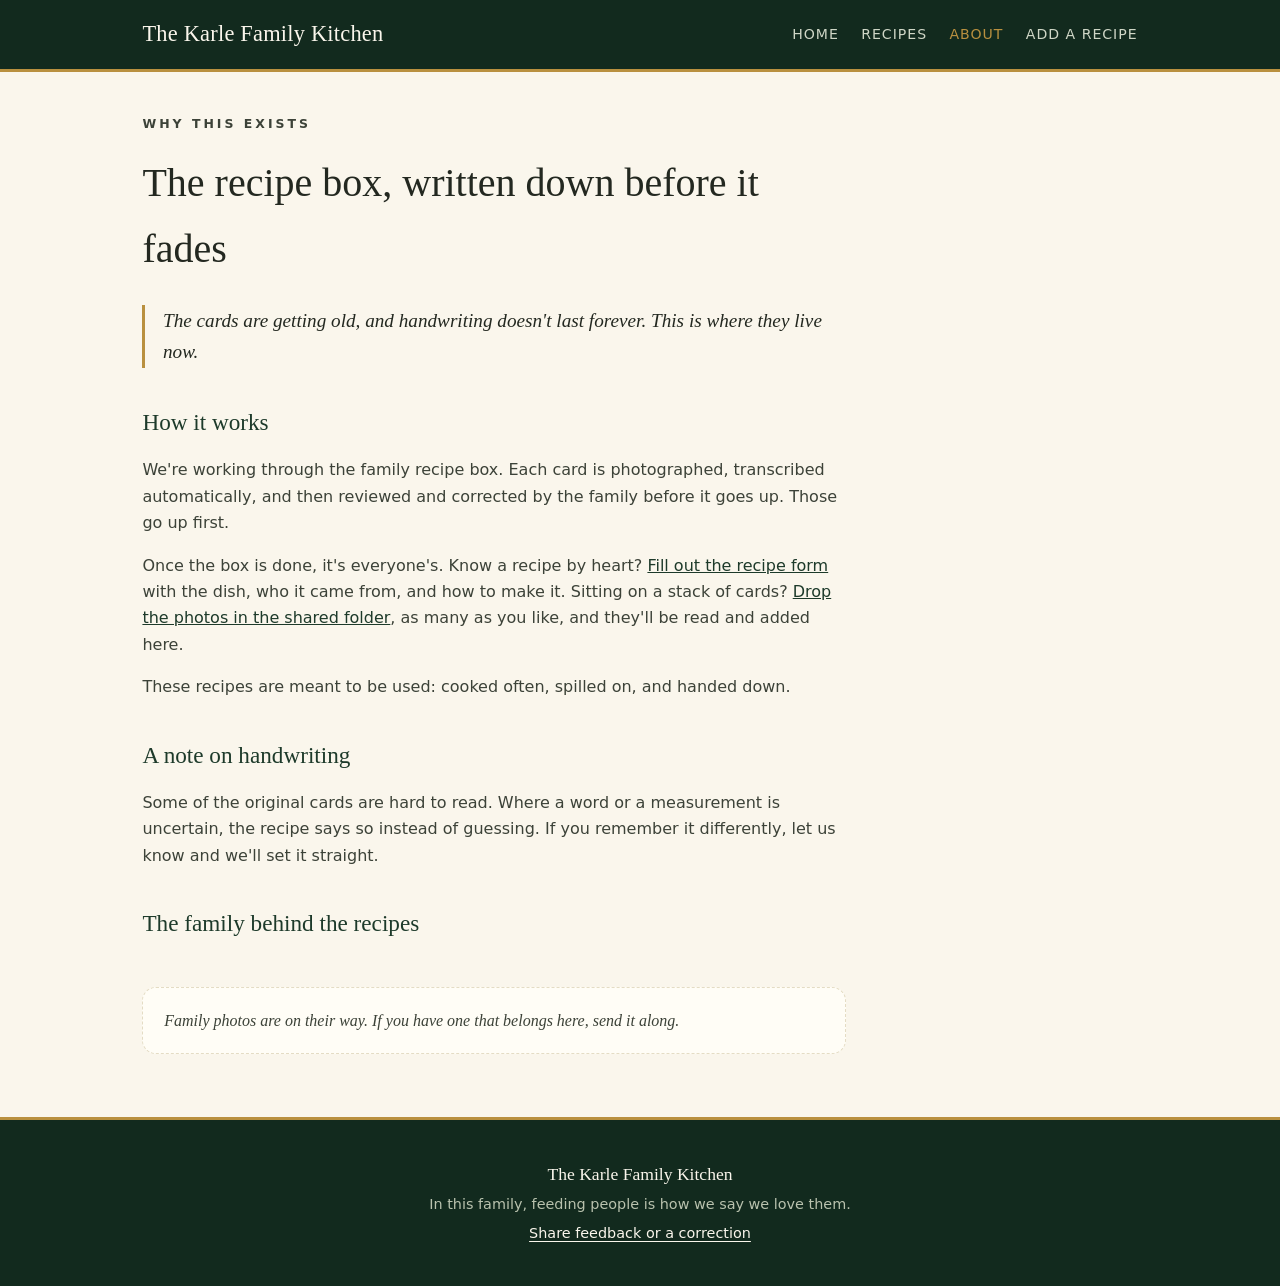
==== about.html @ 5f093aba "Describe the real recipe pipeline: card photos in, automatic transcription, family review and correc" ====
<!DOCTYPE html>
<html lang="en">
<head>
  <meta charset="utf-8">
  <meta name="viewport" content="width=device-width, initial-scale=1">
  <title>About | The Karle Family Kitchen</title>
  <meta name="description" content="Why the Karle Family Kitchen exists: the recipe box, written down before the handwriting fades.">
  <meta property="og:title" content="About | The Karle Family Kitchen">
  <meta property="og:description" content="The cards are getting old, and handwriting doesn't last forever. This is where they live now.">
  <meta property="og:type" content="website">
  <meta property="og:url" content="https://karlekitchen.com/about.html">
  <link rel="icon" href="images/favicon.svg" type="image/svg+xml">
<link rel="manifest" href="manifest.json">
<meta name="theme-color" content="#122a1e">
<link rel="apple-touch-icon" href="images/apple-touch-icon.png">
<meta name="mobile-web-app-capable" content="yes">
<meta name="apple-mobile-web-app-capable" content="yes">
<meta name="apple-mobile-web-app-status-bar-style" content="black-translucent">
<meta name="apple-mobile-web-app-title" content="Karle Kitchen">
  <link rel="stylesheet" href="styles.css?v=8">
</head>
<body>
  <header class="site-header">
    <div class="wrap header-inner">
      <a class="brand" href="index.html">The Karle Family Kitchen</a>
      <nav>
        <a href="index.html">Home</a>
        <a href="recipes.html">Recipes</a>
        <a href="about.html" class="active">About</a>
        <a href="add.html">Add a recipe</a>
      </nav>
    </div>
  </header>

  <main class="wrap">
    <article class="about">
      <p class="eyebrow">Why this exists</p>
      <h1>The recipe box, written down before it fades</h1>
      <p class="standfirst">The cards are getting old, and handwriting doesn't last forever. This is where they live now.</p>

      <h2>How it works</h2>
      <p>We're working through the family recipe box. Each card is photographed, transcribed automatically, and then reviewed and corrected by the family before it goes up. Those go up first.</p>
      <p>Once the box is done, it's everyone's. Know a recipe by heart? <a href="https://docs.google.com/forms/d/e/1FAIpQLSeMjujj2V8r2qpa9AzD3FdnhOJYmLnaT23Jv3LP4Be8rbk6rA/viewform" target="_blank" rel="noopener">Fill out the recipe form</a> with the dish, who it came from, and how to make it. Sitting on a stack of cards? <a href="https://drive.google.com/drive/folders/1MZQA58yKAMBSa_qNLsOlkeO-O3u-hCmw" target="_blank" rel="noopener">Drop the photos in the shared folder</a>, as many as you like, and they'll be read and added here.</p>
      <p>These recipes are meant to be used: cooked often, spilled on, and handed down.</p>

      <h2>A note on handwriting</h2>
      <p>Some of the original cards are hard to read. Where a word or a measurement is uncertain, the recipe says so instead of guessing. If you remember it differently, let us know and we'll set it straight.</p>

      <h2>The family behind the recipes</h2>
      <div id="family-gallery-wrap">
        <div id="family-gallery" class="gallery" aria-live="polite"></div>
        <p id="gallery-empty" class="gallery-note">Family photos are on their way. If you have one that belongs here, send it along.</p>
      </div>
    </article>
  </main>

  <footer class="site-footer">
    <p class="colophon">The Karle Family Kitchen</p>
    <p>In this family, feeding people is how we say we love them.</p>
    <p><a href="https://docs.google.com/forms/d/e/1FAIpQLSdMkBRr1ul1rF6vRf6hXzCZIHddtsfy7_9gn89YjlPJ9ZGVbg/viewform" target="_blank" rel="noopener">Share feedback or a correction</a></p>
  </footer>
</body>
</html>
---- styles.css ----
/* The Karle Family Kitchen
   Deep pine, warm cream, brass. Fraunces for display, Inter for text. */

:root {
  --pine: #1d3a2a;
  --pine-deep: #122a1e;
  --pine-ink: #0e2117;
  --cream: #faf6ec;
  --cream-soft: #f4eedd;
  --card: #fffdf6;
  --ink: #232820;
  --ink-soft: #3c4238;
  --muted: #66705f;
  --brass: #b9903f;
  --brass-deep: #8a6c2a;
  --line: #e4dcc4;
  --tag-bg: #f1e9d2;
  --radius: 14px;
  --serif: "Fraunces", "Iowan Old Style", "Palatino Linotype", Palatino, Georgia, serif;
  --sans: "Inter", system-ui, -apple-system, "Segoe UI", Roboto, Helvetica, Arial, sans-serif;
}

* { box-sizing: border-box; }

html { -webkit-text-size-adjust: 100%; scroll-behavior: smooth; }

body {
  margin: 0;
  color: var(--ink);
  font-family: var(--sans);
  line-height: 1.65;
  background: var(--cream);
}

::selection { background: var(--pine); color: #fff; }

.wrap {
  max-width: 1040px;
  margin: 0 auto;
  padding: 0 1.4rem;
}

a { color: var(--pine); }

:focus-visible {
  outline: 2px solid var(--brass);
  outline-offset: 3px;
  border-radius: 4px;
}

/* ---------- Header ---------- */

.site-header {
  background: var(--pine-deep);
  border-bottom: 3px solid var(--brass);
  position: sticky;
  top: 0;
  z-index: 10;
}

.header-inner {
  display: flex;
  align-items: center;
  justify-content: space-between;
  gap: 1rem;
  padding-top: 1rem;
  padding-bottom: 1rem;
}

.brand {
  font-family: var(--serif);
  font-weight: 500;
  font-size: 1.4rem;
  color: var(--cream);
  text-decoration: none;
  letter-spacing: 0.01em;
}

.brand:hover { color: #fff; }

.site-header nav { display: flex; gap: 1.4rem; }

.site-header nav a {
  color: #cfd6c6;
  text-decoration: none;
  font-size: 0.88rem;
  font-weight: 500;
  letter-spacing: 0.07em;
  text-transform: uppercase;
}

.site-header nav a:hover { color: #fff; }
.site-header nav a.active { color: var(--brass); }

/* ---------- Hero collage ---------- */

.hero-collage {
  position: relative;
  overflow: hidden;
  background: var(--pine-ink);
  color: #fff;
}

.collage-bg {
  position: absolute;
  inset: 0;
}

.collage-bg .ph {
  position: absolute;
  inset: 0;
  background-size: cover;
  background-position: center;
  opacity: 0;
  transition: opacity 1.8s ease;
}

.collage-bg .ph.active { opacity: 1; }

.collage-bg .ph.active {
  animation: collageZoom 8s ease-out forwards;
}

@keyframes collageZoom {
  from { transform: scale(1); }
  to { transform: scale(1.08); }
}

.hero-shade {
  position: absolute;
  inset: 0;
  background: linear-gradient(
    180deg,
    rgba(14, 33, 23, 0.78) 0%,
    rgba(14, 33, 23, 0.55) 45%,
    rgba(14, 33, 23, 0.85) 100%
  );
}

.hero-content {
  position: relative;
  z-index: 1;
  text-align: center;
  padding: 6.5rem 1.4rem 5.5rem;
  max-width: 46rem;
}

.eyebrow {
  font-size: 0.78rem;
  letter-spacing: 0.24em;
  text-transform: uppercase;
  font-weight: 700;
  margin: 0 0 1rem;
  color: var(--pine);
}

.eyebrow.light { color: var(--brass); }

.hero-content h1 {
  font-family: var(--serif);
  font-weight: 500;
  font-size: clamp(2.6rem, 6vw, 4rem);
  line-height: 1.05;
  margin: 0 0 1.1rem;
  letter-spacing: 0.005em;
  color: #fff;
}

.hero-content .lede {
  color: rgba(255, 255, 255, 0.88);
  font-size: 1.12rem;
  max-width: 34rem;
  margin: 0 auto;
}

.cta-row {
  margin: 2rem 0 0;
  display: flex;
  gap: 0.9rem;
  justify-content: center;
  flex-wrap: wrap;
}

.btn {
  display: inline-block;
  background: var(--brass);
  color: var(--pine-ink);
  text-decoration: none;
  font-weight: 600;
  font-size: 0.95rem;
  letter-spacing: 0.02em;
  padding: 0.85rem 1.7rem;
  border-radius: 999px;
  border: 1px solid var(--brass);
  transition: background 0.18s, transform 0.18s;
}

.btn:hover { background: #c9a254; transform: translateY(-1px); }

.btn.ghost {
  background: transparent;
  color: #fff;
  border: 1px solid rgba(255, 255, 255, 0.6);
}

.btn.ghost:hover { background: rgba(255, 255, 255, 0.12); }

.stats {
  display: flex;
  justify-content: center;
  gap: 3rem;
  flex-wrap: wrap;
  margin: 2.6rem 0 0;
}

.stats strong {
  display: block;
  font-family: var(--serif);
  font-weight: 500;
  font-size: 2rem;
  color: #fff;
  line-height: 1.1;
}

.stats span {
  font-size: 0.72rem;
  text-transform: uppercase;
  letter-spacing: 0.16em;
  color: rgba(255, 255, 255, 0.7);
}

/* ---------- Page head & section head ---------- */

.page-head { padding: 2.4rem 0 0.5rem; }
.page-head h1 { margin: 0 0 0.6rem; }

.section-head {
  display: flex;
  align-items: baseline;
  justify-content: space-between;
  gap: 1rem;
  margin: 2.6rem 0 1.2rem;
}
.section-head h2 { margin: 0; }
.section-head p { margin: 0; font-size: 0.95rem; }
.section-head a { text-decoration: none; }
.section-head a:hover { text-decoration: underline; }

/* ---------- How it works ---------- */

.how {
  display: grid;
  grid-template-columns: repeat(3, 1fr);
  gap: 1.2rem;
  margin: 2.6rem 0 0.6rem;
}

.how-step {
  background: var(--card);
  border: 1px solid var(--line);
  border-top: 3px solid var(--pine);
  border-radius: var(--radius);
  padding: 1.5rem 1.3rem 1.35rem;
  text-align: center;
  box-shadow: 0 3px 14px rgba(29, 58, 42, 0.06);
}

.how-num {
  display: inline-flex;
  width: 2.3rem;
  height: 2.3rem;
  border-radius: 50%;
  background: var(--pine);
  color: #fff;
  font-family: var(--serif);
  font-size: 1.15rem;
  align-items: center;
  justify-content: center;
  margin-bottom: 0.7rem;
}

.how-step h3 {
  font-family: var(--serif);
  font-weight: 500;
  font-size: 1.22rem;
  margin: 0 0 0.35rem;
}

.how-step p { margin: 0; color: var(--muted); font-size: 0.92rem; }

/* ---------- Controls ---------- */

.controls {
  display: flex;
  flex-direction: column;
  gap: 0.8rem;
  margin: 2.2rem auto 2.4rem;
  max-width: 640px;
}

#search {
  padding: 0.8rem 1.3rem;
  font-size: 1rem;
  font-family: var(--sans);
  border: 1px solid var(--line);
  border-radius: 999px;
  background: var(--card);
  color: var(--ink);
  width: 100%;
  box-shadow: 0 2px 8px rgba(29, 58, 42, 0.05);
}

#search::placeholder { color: #a09a83; }

#search:focus {
  outline: 2px solid var(--pine);
  outline-offset: 1px;
}

.chips { display: flex; flex-wrap: wrap; gap: 0.55rem; justify-content: center; }

.chip {
  border: 1px solid var(--line);
  background: var(--card);
  color: var(--muted);
  border-radius: 999px;
  padding: 0.36rem 1.05rem;
  font-size: 0.86rem;
  font-family: var(--sans);
  font-weight: 500;
  cursor: pointer;
  transition: border-color 0.15s, color 0.15s, background 0.15s;
}

.chip:hover { border-color: var(--pine); color: var(--pine); }

.chip.active {
  background: var(--pine);
  border-color: var(--pine);
  color: #fff;
  font-weight: 600;
}

/* ---------- Recipe grid ---------- */

.grid {
  display: grid;
  grid-template-columns: repeat(auto-fill, minmax(272px, 1fr));
  gap: 1.7rem;
  padding-bottom: 4rem;
}

.card {
  background: var(--card);
  border: 1px solid var(--line);
  border-radius: var(--radius);
  overflow: hidden;
  position: relative;
  display: flex;
  flex-direction: column;
  box-shadow: 0 3px 14px rgba(29, 58, 42, 0.06);
  transition: transform 0.18s ease, box-shadow 0.18s ease;
}

.card-link {
  text-decoration: none;
  color: inherit;
  display: flex;
  flex-direction: column;
  flex: 1;
}

.card:hover {
  transform: translateY(-4px);
  box-shadow: 0 14px 32px rgba(29, 58, 42, 0.13);
}

.card-media {
  position: relative;
  overflow: hidden;
  background: var(--tag-bg);
}

.card-media img {
  width: 100%;
  aspect-ratio: 4 / 3;
  object-fit: cover;
  display: block;
  transition: transform 0.45s ease;
}

.card:hover .card-media img { transform: scale(1.045); }

.card-media .view {
  position: absolute;
  left: 0;
  right: 0;
  bottom: 0;
  padding: 2.6rem 1.1rem 0.85rem;
  background: linear-gradient(transparent, rgba(14, 33, 23, 0.8));
  color: #fff;
  font-size: 0.85rem;
  letter-spacing: 0.06em;
  text-transform: uppercase;
  font-weight: 600;
  display: flex;
  justify-content: space-between;
  align-items: center;
  opacity: 0;
  transition: opacity 0.25s ease;
}

.card:hover .card-media .view,
.card:focus-visible .card-media .view { opacity: 1; }

.card-body { padding: 1.05rem 1.2rem 1.3rem; }

.card-eyebrow {
  display: block;
  color: var(--pine);
  font-size: 0.72rem;
  font-weight: 700;
  letter-spacing: 0.14em;
  text-transform: uppercase;
  margin-bottom: 0.45rem;
}

.card-tag {
  display: inline-block;
  color: var(--pine);
  font-size: 0.72rem;
  font-weight: 700;
  letter-spacing: 0.14em;
  text-transform: uppercase;
  margin-bottom: 0.45rem;
}

.card-meta {
  color: var(--muted);
  font-size: 0.85rem;
  font-weight: 600;
  letter-spacing: 0.02em;
  margin: 0 0 0.35rem;
}

.save-btn {
  position: absolute;
  top: 0.65rem;
  right: 0.65rem;
  z-index: 2;
  width: 40px;
  height: 40px;
  border-radius: 50%;
  border: 1px solid rgba(255, 255, 255, 0.65);
  background: rgba(14, 33, 23, 0.42);
  color: #fff;
  cursor: pointer;
  display: flex;
  align-items: center;
  justify-content: center;
  backdrop-filter: blur(4px);
  transition: background 0.18s ease, transform 0.18s ease;
}

.save-btn:hover { transform: scale(1.08); }

.save-btn svg path {
  fill: none;
  stroke: currentColor;
}

.save-btn.saved {
  background: var(--brass);
  border-color: var(--brass);
  color: #fff;
}

.save-btn.saved svg path {
  fill: currentColor;
  stroke: currentColor;
}

.card h2 {
  font-family: var(--serif);
  font-weight: 500;
  font-size: 1.42rem;
  line-height: 1.25;
  margin: 0 0 0.3rem;
}

.card .byline {
  color: var(--muted);
  font-size: 0.92rem;
  font-style: italic;
  font-family: var(--serif);
  margin: 0;
}

.example-ribbon {
  display: inline-block;
  margin-top: 0.7rem;
  font-size: 0.72rem;
  font-weight: 700;
  letter-spacing: 0.08em;
  text-transform: uppercase;
  color: var(--brass-deep);
  border: 1px dashed var(--brass);
  border-radius: 6px;
  padding: 0.18rem 0.6rem;
  background: #fbf3df;
}

.empty {
  text-align: center;
  color: var(--muted);
  font-family: var(--serif);
  font-style: italic;
  font-size: 1.1rem;
  padding: 2rem 0 4rem;
}

/* ---------- Recipe detail ---------- */

.back { margin: 1.6rem 0 0; font-size: 0.92rem; }
.back a { text-decoration: none; }
.back a:hover { text-decoration: underline; }

.recipe-head { margin: 1.1rem 0 1.6rem; max-width: 46rem; }

.recipe-head .card-tag { margin-bottom: 0.6rem; }

.recipe-head h1 {
  font-family: var(--serif);
  font-weight: 500;
  font-size: clamp(2.1rem, 4.5vw, 2.9rem);
  line-height: 1.1;
  margin: 0 0 0.45rem;
}

.recipe-head .byline {
  color: var(--muted);
  margin: 0;
  font-family: var(--serif);
  font-style: italic;
  font-size: 1.05rem;
}

.recipe-head .desc {
  margin: 1.1rem 0 0;
  font-size: 1.06rem;
  color: var(--ink-soft);
}

.recipe-head .desc.lede {
  font-size: 1.06rem;
  color: var(--ink-soft);
}

.recipe-photo {
  width: 100%;
  max-height: 440px;
  object-fit: cover;
  border-radius: 16px;
  border: 1px solid var(--line);
  background: var(--tag-bg);
  display: block;
  margin-bottom: 2rem;
  box-shadow: 0 12px 34px rgba(29, 58, 42, 0.12);
}

.meta-row {
  display: grid;
  grid-template-columns: repeat(auto-fit, minmax(140px, 1fr));
  gap: 1rem;
  margin-bottom: 2.2rem;
  padding: 1.15rem 1.4rem;
  background: var(--card);
  border: 1px solid var(--line);
  border-top: 3px solid var(--pine);
  border-radius: 0 0 var(--radius) var(--radius);
  box-shadow: 0 3px 14px rgba(29, 58, 42, 0.05);
}

.meta-row div span {
  display: block;
  font-size: 0.72rem;
  text-transform: uppercase;
  letter-spacing: 0.12em;
  color: var(--muted);
  margin-bottom: 0.15rem;
}

.meta-row div strong {
  font-family: var(--serif);
  font-size: 1.12rem;
  font-weight: 500;
}

.two-col {
  display: grid;
  grid-template-columns: 5fr 7fr;
  gap: 2.4rem;
  padding-bottom: 1rem;
  align-items: start;
}

@media (max-width: 740px) {
  .two-col { grid-template-columns: 1fr; }
}

.two-col h2 {
  font-family: var(--serif);
  font-weight: 500;
  font-size: 1.5rem;
  margin: 0 0 1rem;
  padding-bottom: 0.45rem;
  border-bottom: 1px solid var(--line);
}

ul.ingredients {
  list-style: none;
  margin: 0;
  background: var(--card);
  border: 1px solid var(--line);
  border-radius: var(--radius);
  padding: 1.2rem 1.3rem;
  box-shadow: 0 3px 14px rgba(29, 58, 42, 0.05);
}

ul.ingredients li {
  padding: 0.42rem 0 0.42rem 1.7rem;
  position: relative;
  border-bottom: 1px dotted var(--line);
}

ul.ingredients li:last-child { border-bottom: none; }

ul.ingredients li::before {
  content: "";
  position: absolute;
  left: 0.2rem;
  top: 0.95rem;
  width: 7px;
  height: 7px;
  background: var(--brass);
  transform: rotate(45deg);
}

ol.steps {
  list-style: none;
  counter-reset: step;
  padding: 0;
  margin: 0;
}

ol.steps li {
  counter-increment: step;
  position: relative;
  padding: 0 0 1.3rem 3.4rem;
}

ol.steps li::before {
  content: counter(step);
  position: absolute;
  left: 0;
  top: -0.15rem;
  font-family: var(--serif);
  font-size: 1.9rem;
  line-height: 1;
  color: var(--pine);
  width: 2.6rem;
}

ol.steps li::after {
  content: "";
  position: absolute;
  left: 0.85rem;
  top: 2.2rem;
  bottom: 0.1rem;
  width: 1px;
  background: var(--line);
}

ol.steps li:last-child::after { display: none; }

.note-box {
  background: var(--card);
  border: 1px solid var(--line);
  border-left: 4px solid var(--brass);
  border-radius: 0 10px 10px 0;
  padding: 1.1rem 1.35rem;
  margin: 0 0 2.2rem;
  box-shadow: 0 3px 14px rgba(29, 58, 42, 0.06);
  max-width: 46rem;
}

.note-box h3 {
  margin: 0 0 0.45rem;
  font-family: var(--serif);
  font-weight: 500;
  font-size: 1.15rem;
  color: var(--pine);
}

.note-box p { margin: 0.35rem 0; font-size: 0.96rem; }
.note-box .ref { font-weight: 700; }

.source-note {
  color: var(--muted);
  font-size: 0.9rem;
  font-style: italic;
  font-family: var(--serif);
  padding: 1.6rem 0 3.5rem;
  border-top: 1px solid var(--line);
  margin-top: 1.5rem;
}

/* ---------- About page ---------- */

.about { padding: 2.6rem 0 3.5rem; max-width: 44rem; }

.about h1 {
  font-family: var(--serif);
  font-weight: 500;
  font-size: clamp(1.9rem, 4vw, 2.5rem);
  margin: 0 0 1rem;
}

.about h2 {
  font-family: var(--serif);
  font-weight: 500;
  font-size: 1.45rem;
  margin: 2.2rem 0 0.6rem;
  color: var(--pine);
}

.about p { color: var(--ink-soft); }

.about .standfirst {
  font-family: var(--serif);
  font-size: 1.2rem;
  font-style: italic;
  color: var(--ink);
  border-left: 3px solid var(--brass);
  padding-left: 1.1rem;
  margin: 1.4rem 0 2rem;
}

/* ---------- Family gallery ---------- */

.gallery {
  display: grid;
  grid-template-columns: repeat(auto-fill, minmax(170px, 1fr));
  gap: 1rem;
  margin: 1.4rem 0 0.4rem;
}

.gallery figure { margin: 0; }

.gallery img {
  width: 100%;
  aspect-ratio: 1;
  object-fit: cover;
  border-radius: 12px;
  border: 1px solid var(--line);
  background: var(--tag-bg);
  display: block;
  box-shadow: 0 3px 14px rgba(29, 58, 42, 0.07);
  transition: transform 0.3s ease;
}

.gallery figure:hover img { transform: scale(1.03); }

.gallery-note {
  color: var(--muted);
  font-family: var(--serif);
  font-style: italic;
  background: var(--card);
  border: 1px dashed var(--line);
  border-radius: var(--radius);
  padding: 1.2rem 1.3rem;
  margin: 1.4rem 0 0.4rem;
}

/* ---------- Read aloud ---------- */

#listen-btn {
  border: 1px solid var(--brass);
  cursor: pointer;
  font-family: var(--sans);
  font-size: 0.92rem;
}

#listen-btn::before {
  content: "\25B6\2002";
  font-size: 0.8em;
}

#listen-btn[aria-pressed="true"]::before {
  content: "\25A0\2002";
}

/* ---------- Share toast ---------- */

.share-toast {
  position: fixed;
  left: 50%;
  bottom: 1.5rem;
  transform: translateX(-50%);
  background: var(--pine-deep);
  color: var(--cream);
  padding: 0.7rem 1.25rem;
  border-radius: 999px;
  font-size: 0.9rem;
  z-index: 60;
  box-shadow: 0 8px 24px rgba(0, 0, 0, 0.25);
  max-width: calc(100vw - 2.5rem);
  text-align: center;
}

/* ---------- Footer ---------- */

.site-footer {
  background: var(--pine-deep);
  border-top: 3px solid var(--brass);
  text-align: center;
  color: #b9c2ae;
  font-size: 0.9rem;
  padding: 2.2rem 1.2rem;
}

.site-footer .colophon {
  font-family: var(--serif);
  font-weight: 500;
  font-size: 1.1rem;
  color: var(--cream);
}

.site-footer p { margin: 0.3rem 0; }

.site-footer a { color: var(--cream); text-decoration: underline; text-underline-offset: 3px; }
.site-footer a:hover { color: #ffffff; }

/* ---------- Cook mode: checkable ingredients & steps ---------- */

#recipe-body { scroll-margin-top: 96px; }

.jump-row {
  margin: 1.3rem 0 0;
  display: flex;
  flex-wrap: wrap;
  gap: 0.7rem;
}

ul.ingredients li { cursor: pointer; }

ul.ingredients li::before {
  content: "";
  position: absolute;
  left: 0.1rem;
  top: 0.78rem;
  width: 13px;
  height: 13px;
  border: 1.5px solid var(--brass-deep);
  border-radius: 4px;
  background: transparent;
  transform: none;
}

ul.ingredients li.done::before { background: var(--pine); border-color: var(--pine); }

ul.ingredients li.done::after {
  content: "\2713";
  position: absolute;
  left: 0.32rem;
  top: 0.52rem;
  font-size: 0.8rem;
  font-weight: 700;
  color: #fff;
}

ul.ingredients li.done span {
  text-decoration: line-through;
  color: var(--muted);
}

ol.steps li { cursor: pointer; border-radius: 8px; }

ol.steps li.done::before {
  content: "\2713";
  color: var(--brass-deep);
  font-size: 1.6rem;
  top: 0;
}

ol.steps li.done .step-text {
  color: var(--muted);
  text-decoration: line-through;
}

.cook-hint {
  font-size: 0.85rem;
  color: var(--muted);
  font-style: italic;
  font-family: var(--serif);
  margin: 0 0 1rem;
}

/* ---------- Print: recipes print cleanly ---------- */

@media print {
  .site-header,
  .hero-collage,
  .controls,
  .back,
  .read-aloud,
  .jump-row,
  .site-footer,
  .example-ribbon,
  .cook-hint { display: none !important; }

  body { background: #fff; font-size: 11pt; }

  .wrap { max-width: none; }

  a { color: inherit; text-decoration: none; }

  .recipe-photo { max-height: 240px; box-shadow: none; }

  .two-col { grid-template-columns: 1fr; gap: 1.2rem; }

  .card, .how-step, ul.ingredients, .note-box, .meta-row { box-shadow: none; }

  ol.steps li::after { display: none; }

  ul.ingredients li, ol.steps li { cursor: default; }
}

/* ---------- Mobile ---------- */

@media (max-width: 640px) {
  .wrap { padding: 0 1rem; }
  .header-inner {
    flex-wrap: wrap;
    gap: 0.55rem;
    padding-top: 0.8rem;
    padding-bottom: 0.8rem;
  }
  .brand { font-size: 1.15rem; }
  .site-header nav { gap: 1rem; flex-wrap: wrap; }
  .site-header nav a { font-size: 0.76rem; }
  .hero-content { padding: 4.2rem 1.2rem 3.6rem; }
  .hero-content h1 { font-size: 2.4rem; }
  .hero-content .lede { font-size: 1rem; }
  .cta-row { flex-direction: column; align-items: stretch; }
  .cta-row .btn { text-align: center; }
  .stats { gap: 1.8rem; }
  .how { grid-template-columns: 1fr; gap: 0.9rem; margin-top: 1.8rem; }
  .controls { margin: 1.6rem auto 1.8rem; }
  #search { font-size: 16px; padding: 0.85rem 1.2rem; }
  .chip { min-height: 44px; font-size: 0.9rem; }
  .grid { grid-template-columns: 1fr; gap: 1.2rem; padding-bottom: 3rem; }
  .card-media img { aspect-ratio: 16 / 10; }
  .recipe-photo { max-height: 300px; margin-bottom: 1.4rem; }
  .meta-row { padding: 1rem 1.1rem; gap: 0.7rem; }
  .two-col { gap: 1.6rem; }
  ol.steps li { padding-left: 2.9rem; padding-bottom: 1.1rem; }
  ol.steps li::before { font-size: 1.5rem; width: 2.1rem; }
  ol.steps li::after { left: 0.68rem; }
  .btn { min-height: 48px; display: inline-flex; align-items: center; justify-content: center; }
  .read-aloud .btn { width: 100%; }
  .about { padding: 1.8rem 0 2.8rem; }
  .site-footer { padding: 1.8rem 1rem; }
}

@media (prefers-reduced-motion: reduce) {
  html { scroll-behavior: auto; }
  .card, .card-media img, .card-media .view, .gallery img, .btn { transition: none; }
  .card:hover { transform: none; }
  .collage-bg .ph { transition: none; }
  .collage-bg .ph.active { animation: none; }
}

.btn.outline {
  background: transparent;
  color: var(--pine-ink);
  border: 1px solid var(--pine);
}

.btn.outline:hover { background: rgba(27, 58, 46, 0.08); }

.edit-form {
  display: grid;
  gap: 1.1rem;
  margin: 1.6rem 0 2rem;
}

.edit-field { display: grid; gap: 0.4rem; }

.edit-field > span {
  font-weight: 600;
  font-size: 0.92rem;
}

.edit-field > span em {
  font-weight: 400;
  font-style: italic;
  opacity: 0.7;
}

.edit-field input,
.edit-field textarea {
  font: inherit;
  padding: 0.7rem 0.9rem;
  border: 1px solid rgba(27, 58, 46, 0.35);
  border-radius: 0.6rem;
  background: #fff;
  color: var(--pine-ink);
  width: 100%;
  box-sizing: border-box;
}

.edit-field textarea { resize: vertical; line-height: 1.5; }

.edit-field input:focus,
.edit-field textarea:focus {
  outline: 2px solid var(--brass);
  outline-offset: 1px;
  border-color: var(--pine);
}

.edit-grid {
  display: grid;
  grid-template-columns: repeat(3, 1fr);
  gap: 1.1rem;
}

.edit-actions {
  display: flex;
  gap: 0.8rem;
  flex-wrap: wrap;
  margin-top: 0.4rem;
}

@media (max-width: 640px) {
  .edit-grid { grid-template-columns: 1fr; }
}

/* ---------- Premium UX round: sticky header, cook mode, save, skeletons ---------- */

.recipe-sticky {
  position: sticky;
  top: 0;
  z-index: 40;
  display: flex;
  align-items: center;
  justify-content: space-between;
  gap: 1rem;
  background: rgba(18, 42, 30, 0.96);
  color: var(--cream);
  padding: 0.65rem 1.1rem;
  border-radius: 0 0 12px 12px;
  transform: translateY(-130%);
  transition: transform 0.25s ease;
  margin: 0 -1px;
}

.recipe-sticky.visible { transform: none; }

.rs-title {
  font-family: var(--serif);
  font-weight: 500;
  font-size: 1rem;
  white-space: nowrap;
  overflow: hidden;
  text-overflow: ellipsis;
}

.rs-links { display: flex; gap: 1rem; flex-shrink: 0; }

.rs-links a {
  color: var(--cream);
  font-size: 0.82rem;
  font-weight: 600;
  letter-spacing: 0.06em;
  text-transform: uppercase;
  text-decoration: none;
}

.rs-links a:hover { text-decoration: underline; }

body.cook-mode ol.steps .step-text { font-size: 1.18em; line-height: 1.65; }

body.cook-mode ul.ingredients li span { font-size: 1.08em; }

#cookmode-btn[aria-pressed="true"] {
  background: var(--pine);
  border-color: var(--pine);
  color: #fff;
}

ul.ingredients li.ing-group {
  cursor: default;
  padding-left: 0;
  margin-top: 1rem;
}

ul.ingredients li.ing-group::before,
ul.ingredients li.ing-group::after { display: none; }

ul.ingredients li.ing-group span {
  font-weight: 700;
  font-size: 0.85rem;
  letter-spacing: 0.08em;
  text-transform: uppercase;
  color: var(--pine);
  text-decoration: none;
}

.cook-notes ul {
  margin: 0.4rem 0 0.2rem 1.1rem;
  padding: 0;
}

.cook-notes li { margin-bottom: 0.45rem; }

.cook-notes li::marker { color: var(--brass-deep); }

.step-progress {
  color: var(--muted);
  font-size: 0.88rem;
  font-weight: 600;
  margin: 0.1rem 0 0.9rem;
}

#steps-anchor { scroll-margin-top: 96px; }

.related { margin-top: 3.5rem; }

.related h2 {
  font-family: var(--serif);
  font-weight: 500;
  font-size: 1.6rem;
  margin: 0 0 1.2rem;
}

.related .grid { padding-bottom: 1rem; }

.result-count {
  text-align: center;
  color: var(--muted);
  font-size: 0.88rem;
  margin: 0.9rem 0 0;
}

.card.skel { pointer-events: none; }

.skel-media {
  display: block;
  aspect-ratio: 4 / 3;
  background: linear-gradient(100deg, var(--tag-bg) 40%, #e9e2d2 50%, var(--tag-bg) 60%);
  background-size: 200% 100%;
  animation: skel-shimmer 1.4s ease infinite;
}

.skel-line {
  display: block;
  height: 0.95rem;
  border-radius: 6px;
  margin-bottom: 0.6rem;
  background: linear-gradient(100deg, var(--tag-bg) 40%, #e9e2d2 50%, var(--tag-bg) 60%);
  background-size: 200% 100%;
  animation: skel-shimmer 1.4s ease infinite;
}

.skel-line.short { width: 55%; }

@keyframes skel-shimmer {
  to { background-position: -200% 0; }
}

@media print {
  .recipe-sticky { display: none !important; }
}
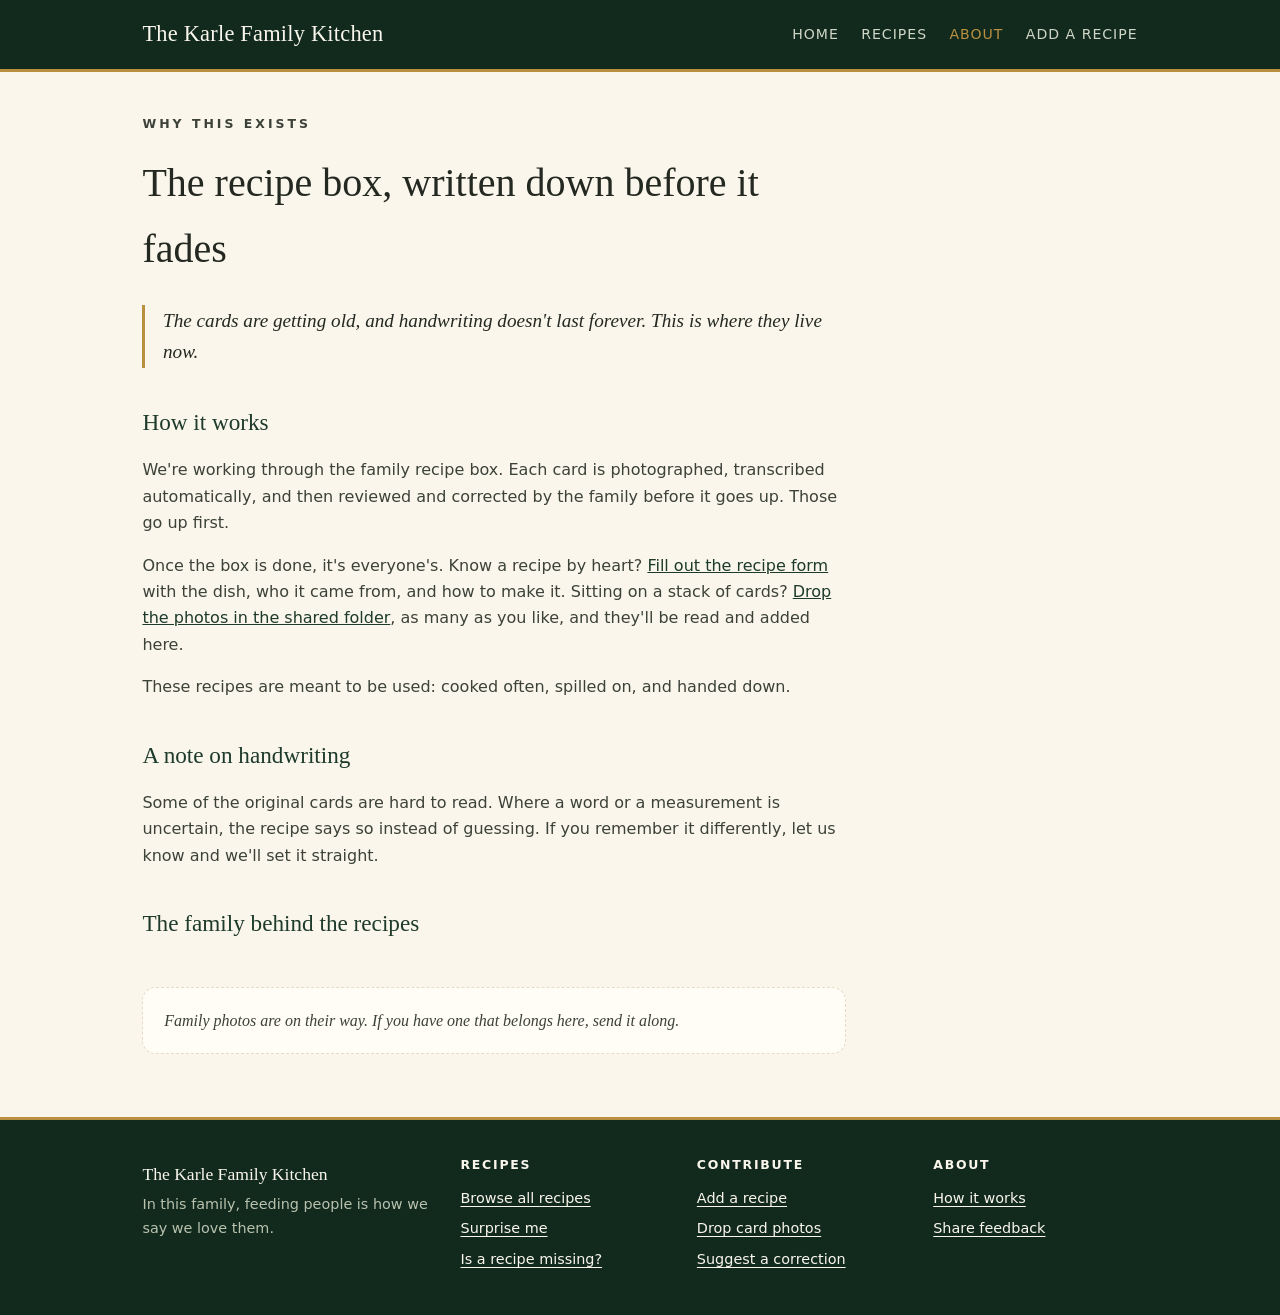
==== commit 4cb5af07: "Navigation overhaul (3/3): tab bar and footer on all pages, homepage collections/contribute band, re" ====
--- a/about.html
+++ b/about.html
@@ -55,9 +55,35 @@
   </main>
 
   <footer class="site-footer">
-    <p class="colophon">The Karle Family Kitchen</p>
-    <p>In this family, feeding people is how we say we love them.</p>
-    <p><a href="https://docs.google.com/forms/d/e/1FAIpQLSdMkBRr1ul1rF6vRf6hXzCZIHddtsfy7_9gn89YjlPJ9ZGVbg/viewform" target="_blank" rel="noopener">Share feedback or a correction</a></p>
+    <div class="wrap foot-grid">
+      <div class="foot-brand">
+        <p class="colophon">The Karle Family Kitchen</p>
+        <p>In this family, feeding people is how we say we love them.</p>
+      </div>
+      <nav aria-label="Recipes">
+        <h4>Recipes</h4>
+        <a href="recipes.html">Browse all recipes</a>
+        <a href="#" data-surprise>Surprise me</a>
+        <a href="add.html">Is a recipe missing?</a>
+      </nav>
+      <nav aria-label="Contribute">
+        <h4>Contribute</h4>
+        <a href="add.html">Add a recipe</a>
+        <a href="https://drive.google.com/drive/folders/1MZQA58yKAMBSa_qNLsOlkeO-O3u-hCmw" target="_blank" rel="noopener">Drop card photos</a>
+        <a href="https://docs.google.com/forms/d/e/1FAIpQLSc-meB2QzDrGFQPYtYJx9MpTlFVy1rfYH-TnDdHHEnWXLkFtw/viewform" target="_blank" rel="noopener">Suggest a correction</a>
+      </nav>
+      <nav aria-label="About">
+        <h4>About</h4>
+        <a href="about.html">How it works</a>
+        <a href="https://docs.google.com/forms/d/e/1FAIpQLSdMkBRr1ul1rF6vRf6hXzCZIHddtsfy7_9gn89YjlPJ9ZGVbg/viewform" target="_blank" rel="noopener">Share feedback</a>
+      </nav>
+    </div>
   </footer>
+  <nav class="tabbar" aria-label="Primary">
+    <a class="tab" href="index.html"><svg viewBox="0 0 24 24" fill="none" stroke="currentColor" stroke-width="2" stroke-linecap="round" stroke-linejoin="round" aria-hidden="true"><path d="M3 11.5 12 3l9 8.5"/><path d="M5 10.5V21h5v-6h4v6h5v-10.5"/></svg><span>Home</span></a>
+    <a class="tab" href="recipes.html"><svg viewBox="0 0 24 24" fill="none" stroke="currentColor" stroke-width="2" stroke-linecap="round" stroke-linejoin="round" aria-hidden="true"><path d="M12 6c-2-1.5-5-2-8-2v14c3 0 6 .5 8 2 2-1.5 5-2 8-2V4c-3 0-6 .5-8 2z"/><path d="M12 6v14"/></svg><span>Recipes</span></a>
+    <a class="tab" href="add.html"><svg viewBox="0 0 24 24" fill="none" stroke="currentColor" stroke-width="2" stroke-linecap="round" stroke-linejoin="round" aria-hidden="true"><circle cx="12" cy="12" r="9"/><path d="M12 8v8M8 12h8"/></svg><span>Add a recipe</span></a>
+    <a class="tab" href="about.html" aria-current="page"><svg viewBox="0 0 24 24" fill="none" stroke="currentColor" stroke-width="2" stroke-linecap="round" stroke-linejoin="round" aria-hidden="true"><circle cx="12" cy="12" r="9"/><path d="M12 11v5"/><path d="M12 7.5h.01"/></svg><span>About</span></a>
+  </nav>
 </body>
 </html>
--- a/styles.css
+++ b/styles.css
@@ -1182,3 +1182,329 @@
 @media print {
   .recipe-sticky { display: none !important; }
 }
+
+/* ---------- Navigation round (Oct 2026): tab bar, breadcrumb, cook bar ---------- */
+
+.tabbar { display: none; }
+
+.crumbs {
+  margin: 1.4rem 0 0;
+  font-size: 0.85rem;
+  color: var(--muted);
+}
+
+.crumbs a { color: var(--muted); text-decoration: none; }
+.crumbs a:hover { text-decoration: underline; color: var(--pine); }
+
+.provenance {
+  color: var(--muted);
+  font-size: 0.92rem;
+  margin: 0.15rem 0 0;
+}
+
+.why-box {
+  background: var(--card);
+  border: 1px solid var(--line);
+  border-left: 4px solid var(--pine);
+  border-radius: 0 10px 10px 0;
+  padding: 1rem 1.3rem;
+  margin: 1.4rem 0 0;
+  max-width: 46rem;
+  box-shadow: 0 3px 14px rgba(29, 58, 42, 0.06);
+}
+
+.why-box h3 {
+  margin: 0 0 0.4rem;
+  font-family: var(--serif);
+  font-weight: 500;
+  font-size: 1.1rem;
+  color: var(--pine);
+}
+
+.why-box ul { margin: 0; padding-left: 1.15rem; }
+.why-box li { margin-bottom: 0.35rem; font-size: 0.95rem; }
+.why-box li::marker { color: var(--brass-deep); }
+
+.action-links {
+  margin: 1.2rem 0 0;
+  font-size: 0.92rem;
+  color: var(--muted);
+  display: flex;
+  flex-wrap: wrap;
+  gap: 0.4rem 0.9rem;
+  align-items: center;
+}
+
+.action-links a,
+.action-links button.linklike {
+  color: var(--pine);
+  text-decoration: underline;
+  text-underline-offset: 3px;
+  background: none;
+  border: none;
+  padding: 0;
+  font: inherit;
+  cursor: pointer;
+}
+
+.action-links button.linklike::before {
+  content: "\25B6\2002";
+  font-size: 0.75em;
+}
+
+.action-links button.linklike[aria-pressed="true"]::before {
+  content: "\25A0\2002";
+}
+
+.card-num {
+  position: absolute;
+  top: 0.65rem;
+  left: 0.65rem;
+  z-index: 2;
+  font-size: 0.7rem;
+  font-weight: 700;
+  letter-spacing: 0.1em;
+  text-transform: uppercase;
+  background: rgba(14, 33, 23, 0.55);
+  color: #fff;
+  border: 1px solid rgba(255, 255, 255, 0.4);
+  border-radius: 999px;
+  padding: 0.22rem 0.7rem;
+  backdrop-filter: blur(4px);
+}
+
+/* Collections */
+.collections { padding-bottom: 1rem; }
+
+.coll-grid {
+  display: grid;
+  grid-template-columns: repeat(auto-fill, minmax(200px, 1fr));
+  gap: 1.1rem;
+}
+
+.coll-card {
+  display: block;
+  background: var(--pine);
+  color: var(--cream);
+  border-radius: var(--radius);
+  padding: 1.4rem 1.3rem;
+  text-decoration: none;
+  border-top: 3px solid var(--brass);
+  box-shadow: 0 3px 14px rgba(29, 58, 42, 0.1);
+  transition: transform 0.18s ease;
+}
+
+.coll-card:hover { transform: translateY(-3px); color: #fff; }
+
+.coll-card h3 {
+  font-family: var(--serif);
+  font-weight: 500;
+  font-size: 1.25rem;
+  margin: 0 0 0.25rem;
+}
+
+.coll-card p { margin: 0; font-size: 0.85rem; color: #b9c2ae; }
+
+/* Contribute band */
+.contribute-band {
+  background: var(--pine-deep);
+  border-top: 3px solid var(--brass);
+  border-bottom: 3px solid var(--brass);
+  color: var(--cream);
+  text-align: center;
+  padding: 3rem 1.4rem;
+  margin: 1rem 0 0;
+}
+
+.contribute-band h2 {
+  font-family: var(--serif);
+  font-weight: 500;
+  font-size: clamp(1.6rem, 3.5vw, 2.1rem);
+  margin: 0 0 0.6rem;
+  color: #fff;
+}
+
+.contribute-band p { color: #b9c2ae; margin: 0 0 1.4rem; }
+.contribute-band .cta-row { margin: 0; }
+
+/* Contribute card inside the grid */
+.contribute-card {
+  align-items: center;
+  justify-content: center;
+  text-align: center;
+  border-style: dashed;
+  border-width: 2px;
+  background: transparent;
+  box-shadow: none;
+  min-height: 280px;
+}
+
+.contribute-card a {
+  text-decoration: none;
+  color: inherit;
+  padding: 2rem 1.4rem;
+  display: flex;
+  flex-direction: column;
+  align-items: center;
+  gap: 0.6rem;
+}
+
+.contribute-card .plus {
+  width: 52px;
+  height: 52px;
+  border-radius: 50%;
+  background: var(--pine);
+  color: #fff;
+  font-size: 1.8rem;
+  line-height: 1;
+  display: flex;
+  align-items: center;
+  justify-content: center;
+  font-family: var(--serif);
+}
+
+.contribute-card h2 { font-size: 1.25rem; margin: 0; }
+.contribute-card p { color: var(--muted); font-size: 0.92rem; margin: 0; }
+
+/* Surprise button */
+.surprise-row { text-align: center; margin: 0 0 1.6rem; }
+
+/* Sticky cook bar (mobile, recipe pages) */
+.cookbar { display: none; }
+
+/* Footer sitemap */
+.foot-grid {
+  display: grid;
+  grid-template-columns: 1.4fr 1fr 1fr 1fr;
+  gap: 2rem;
+  text-align: left;
+  max-width: 1040px;
+  margin: 0 auto;
+}
+
+.foot-grid h4 {
+  color: var(--cream);
+  font-size: 0.78rem;
+  text-transform: uppercase;
+  letter-spacing: 0.14em;
+  margin: 0 0 0.7rem;
+}
+
+.foot-grid nav a {
+  display: block;
+  margin-bottom: 0.45rem;
+  font-size: 0.9rem;
+}
+
+.foot-brand p { max-width: 22rem; }
+
+@media (max-width: 640px) {
+  .foot-grid { grid-template-columns: 1fr 1fr; gap: 1.6rem; }
+  .foot-brand { grid-column: 1 / -1; }
+}
+
+/* ---------- Mobile tab bar ---------- */
+
+@media (max-width: 640px) {
+  .site-header nav { display: none; }
+
+  body { padding-bottom: 78px; }
+  body.recipe-page { padding-bottom: 0; }
+  body.recipe-page .tabbar { display: none; }
+
+  .tabbar {
+    display: flex;
+    position: fixed;
+    bottom: 0;
+    left: 0;
+    right: 0;
+    z-index: 50;
+    background: var(--pine-deep);
+    border-top: 1px solid rgba(255, 255, 255, 0.14);
+    padding: 0.35rem 0 calc(0.35rem + env(safe-area-inset-bottom));
+  }
+
+  .tab {
+    flex: 1;
+    display: flex;
+    flex-direction: column;
+    align-items: center;
+    justify-content: center;
+    gap: 3px;
+    color: #b9c2ae;
+    text-decoration: none;
+    font-size: 0.66rem;
+    font-weight: 600;
+    letter-spacing: 0.05em;
+    min-height: 58px;
+  }
+
+  .tab svg { width: 23px; height: 23px; }
+
+  .tab[aria-current="page"] { color: var(--brass); }
+
+  body.recipe-page .recipe-sticky { display: none; }
+
+  body.recipe-page .cookbar {
+    display: flex;
+    position: fixed;
+    bottom: 0;
+    left: 0;
+    right: 0;
+    z-index: 50;
+    align-items: center;
+    justify-content: space-between;
+    gap: 0.8rem;
+    background: rgba(18, 42, 30, 0.97);
+    border-top: 1px solid rgba(255, 255, 255, 0.14);
+    padding: 0.55rem 1rem calc(0.55rem + env(safe-area-inset-bottom));
+  }
+
+  .cb-title {
+    font-family: var(--serif);
+    color: var(--cream);
+    font-size: 0.95rem;
+    white-space: nowrap;
+    overflow: hidden;
+    text-overflow: ellipsis;
+  }
+
+  .cookbar .btn {
+    flex-shrink: 0;
+    padding: 0.6rem 1.15rem;
+    font-size: 0.85rem;
+    min-height: 44px;
+  }
+
+  .coll-grid { grid-template-columns: 1fr 1fr; gap: 0.8rem; }
+  .coll-card { padding: 1.1rem 1rem; }
+  .coll-card h3 { font-size: 1.05rem; }
+}
+
+@media print {
+  .tabbar, .cookbar, .crumbs, .action-links, .contribute-band, .collections { display: none !important; }
+}
+
+/* Sticky-bar cook button */
+.rs-cook {
+  background: var(--brass);
+  color: var(--pine-ink);
+  border: none;
+  border-radius: 999px;
+  padding: 0.45rem 1.1rem;
+  font-weight: 600;
+  font-size: 0.82rem;
+  font-family: var(--sans);
+  cursor: pointer;
+  white-space: nowrap;
+}
+
+.rs-cook:hover { background: #c9a254; }
+
+.cookmode-btn[aria-pressed="true"] {
+  background: var(--pine);
+  border-color: var(--pine);
+  color: #fff;
+}
+
+.rs-cook[aria-pressed="true"] { background: var(--pine); color: #fff; }
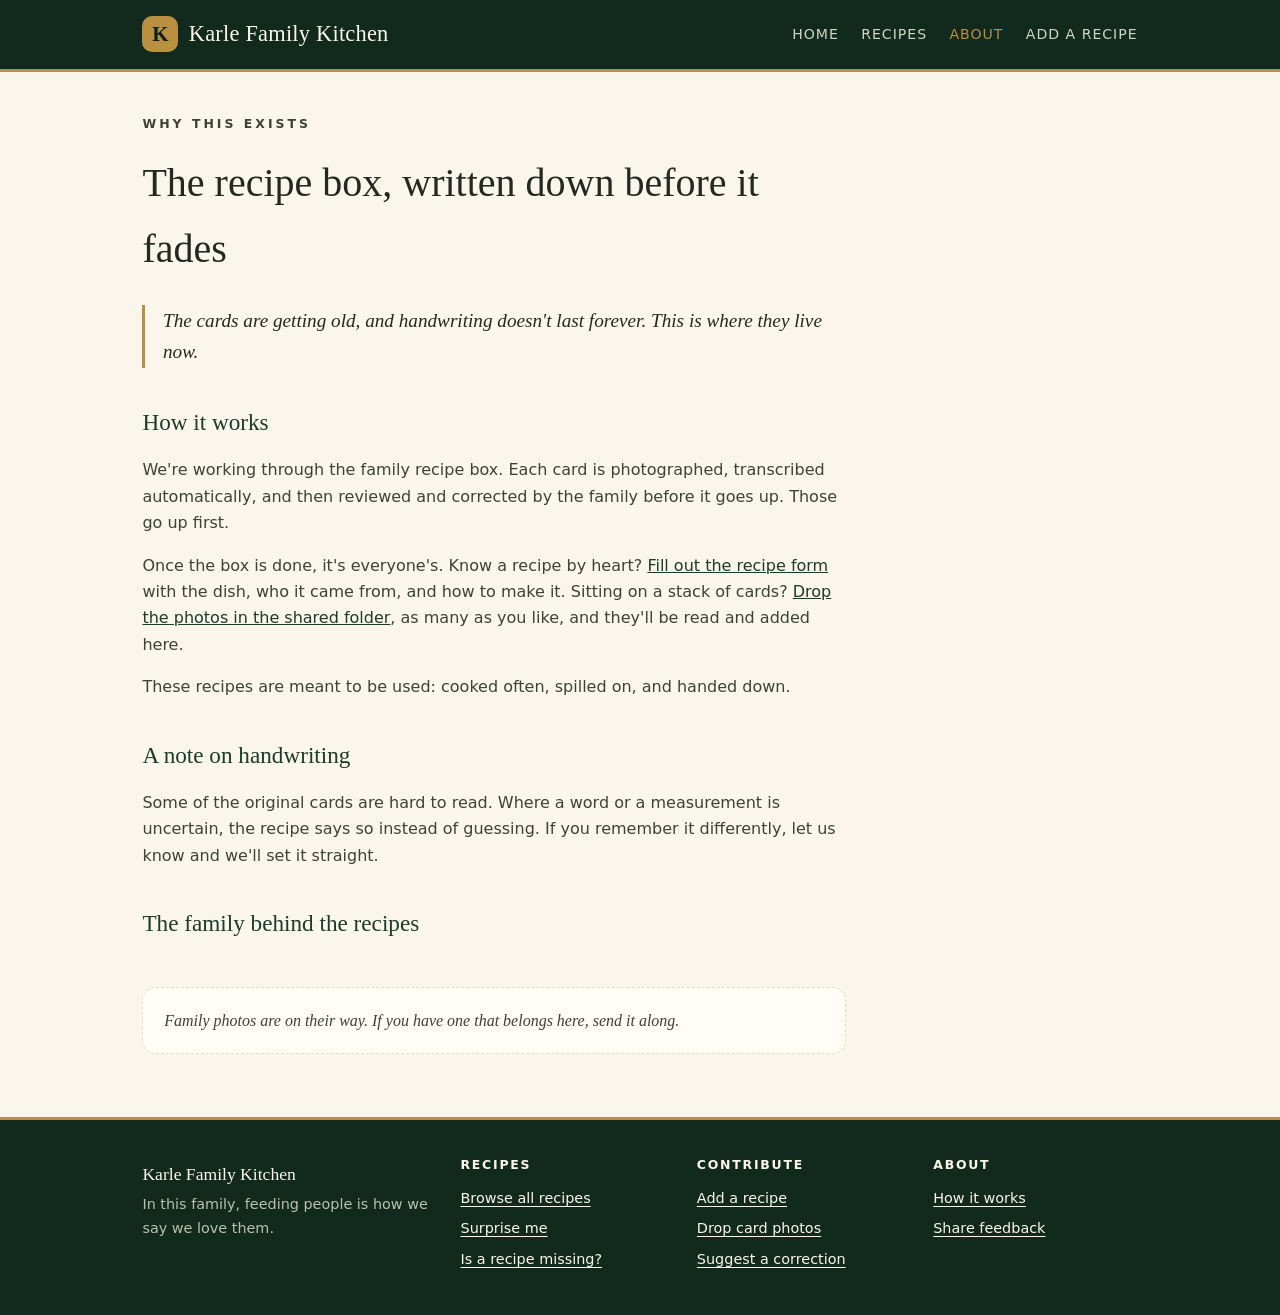
==== commit 97ad747e: "Brand update: 'Karle Family Kitchen' (no The) plus K monogram in the header" ====
--- a/about.html
+++ b/about.html
@@ -3,9 +3,9 @@
 <head>
   <meta charset="utf-8">
   <meta name="viewport" content="width=device-width, initial-scale=1">
-  <title>About | The Karle Family Kitchen</title>
+  <title>About | Karle Family Kitchen</title>
   <meta name="description" content="Why the Karle Family Kitchen exists: the recipe box, written down before the handwriting fades.">
-  <meta property="og:title" content="About | The Karle Family Kitchen">
+  <meta property="og:title" content="About | Karle Family Kitchen">
   <meta property="og:description" content="The cards are getting old, and handwriting doesn't last forever. This is where they live now.">
   <meta property="og:type" content="website">
   <meta property="og:url" content="https://karlekitchen.com/about.html">
@@ -17,12 +17,12 @@
 <meta name="apple-mobile-web-app-capable" content="yes">
 <meta name="apple-mobile-web-app-status-bar-style" content="black-translucent">
 <meta name="apple-mobile-web-app-title" content="Karle Kitchen">
-  <link rel="stylesheet" href="styles.css?v=8">
+  <link rel="stylesheet" href="styles.css?v=12">
 </head>
 <body>
   <header class="site-header">
     <div class="wrap header-inner">
-      <a class="brand" href="index.html">The Karle Family Kitchen</a>
+      <a class="brand" href="index.html"><span class="brand-mark" aria-hidden="true">K</span>Karle Family Kitchen</a>
       <nav>
         <a href="index.html">Home</a>
         <a href="recipes.html">Recipes</a>
@@ -57,7 +57,7 @@
   <footer class="site-footer">
     <div class="wrap foot-grid">
       <div class="foot-brand">
-        <p class="colophon">The Karle Family Kitchen</p>
+        <p class="colophon">Karle Family Kitchen</p>
         <p>In this family, feeding people is how we say we love them.</p>
       </div>
       <nav aria-label="Recipes">
@@ -80,10 +80,10 @@
     </div>
   </footer>
   <nav class="tabbar" aria-label="Primary">
-    <a class="tab" href="index.html"><svg viewBox="0 0 24 24" fill="none" stroke="currentColor" stroke-width="2" stroke-linecap="round" stroke-linejoin="round" aria-hidden="true"><path d="M3 11.5 12 3l9 8.5"/><path d="M5 10.5V21h5v-6h4v6h5v-10.5"/></svg><span>Home</span></a>
-    <a class="tab" href="recipes.html"><svg viewBox="0 0 24 24" fill="none" stroke="currentColor" stroke-width="2" stroke-linecap="round" stroke-linejoin="round" aria-hidden="true"><path d="M12 6c-2-1.5-5-2-8-2v14c3 0 6 .5 8 2 2-1.5 5-2 8-2V4c-3 0-6 .5-8 2z"/><path d="M12 6v14"/></svg><span>Recipes</span></a>
-    <a class="tab" href="add.html"><svg viewBox="0 0 24 24" fill="none" stroke="currentColor" stroke-width="2" stroke-linecap="round" stroke-linejoin="round" aria-hidden="true"><circle cx="12" cy="12" r="9"/><path d="M12 8v8M8 12h8"/></svg><span>Add a recipe</span></a>
-    <a class="tab" href="about.html" aria-current="page"><svg viewBox="0 0 24 24" fill="none" stroke="currentColor" stroke-width="2" stroke-linecap="round" stroke-linejoin="round" aria-hidden="true"><circle cx="12" cy="12" r="9"/><path d="M12 11v5"/><path d="M12 7.5h.01"/></svg><span>About</span></a>
+    <a class="tab" href="index.html"><svg width="24" height="24" viewBox="0 0 24 24" fill="none" stroke="currentColor" stroke-width="2" stroke-linecap="round" stroke-linejoin="round" aria-hidden="true"><path d="M3 11.5 12 3l9 8.5"/><path d="M5 10.5V21h5v-6h4v6h5v-10.5"/></svg><span>Home</span></a>
+    <a class="tab" href="recipes.html"><svg width="24" height="24" viewBox="0 0 24 24" fill="none" stroke="currentColor" stroke-width="2" stroke-linecap="round" stroke-linejoin="round" aria-hidden="true"><path d="M12 6c-2-1.5-5-2-8-2v14c3 0 6 .5 8 2 2-1.5 5-2 8-2V4c-3 0-6 .5-8 2z"/><path d="M12 6v14"/></svg><span>Recipes</span></a>
+    <a class="tab" href="add.html"><svg width="24" height="24" viewBox="0 0 24 24" fill="none" stroke="currentColor" stroke-width="2" stroke-linecap="round" stroke-linejoin="round" aria-hidden="true"><circle cx="12" cy="12" r="9"/><path d="M12 8v8M8 12h8"/></svg><span>Add a recipe</span></a>
+    <a class="tab" href="about.html" aria-current="page"><svg width="24" height="24" viewBox="0 0 24 24" fill="none" stroke="currentColor" stroke-width="2" stroke-linecap="round" stroke-linejoin="round" aria-hidden="true"><circle cx="12" cy="12" r="9"/><path d="M12 11v5"/><path d="M12 7.5h.01"/></svg><span>About</span></a>
   </nav>
 </body>
 </html>
--- a/styles.css
+++ b/styles.css
@@ -74,9 +74,28 @@
   color: var(--cream);
   text-decoration: none;
   letter-spacing: 0.01em;
+  display: inline-flex;
+  align-items: center;
+  gap: 0.65rem;
 }
 
 .brand:hover { color: #fff; }
+
+.brand-mark {
+  width: 36px;
+  height: 36px;
+  border-radius: 10px;
+  background: var(--brass);
+  color: var(--pine-ink);
+  font-family: var(--serif);
+  font-weight: 600;
+  font-size: 1.3rem;
+  line-height: 1;
+  display: inline-flex;
+  align-items: center;
+  justify-content: center;
+  flex-shrink: 0;
+}
 
 .site-header nav { display: flex; gap: 1.4rem; }
 
@@ -347,7 +366,7 @@
   display: grid;
   grid-template-columns: repeat(auto-fill, minmax(272px, 1fr));
   gap: 1.7rem;
-  padding-bottom: 4rem;
+  padding-bottom: 2.2rem;
 }
 
 .card {
@@ -946,7 +965,8 @@
     padding-top: 0.8rem;
     padding-bottom: 0.8rem;
   }
-  .brand { font-size: 1.15rem; }
+  .brand { font-size: 1.15rem; gap: 0.5rem; }
+  .brand-mark { width: 30px; height: 30px; border-radius: 8px; font-size: 1.1rem; }
   .site-header nav { gap: 1rem; flex-wrap: wrap; }
   .site-header nav a { font-size: 0.76rem; }
   .hero-content { padding: 4.2rem 1.2rem 3.6rem; }
@@ -1278,48 +1298,85 @@
 
 .coll-grid {
   display: grid;
-  grid-template-columns: repeat(auto-fill, minmax(200px, 1fr));
+  grid-template-columns: repeat(auto-fill, minmax(260px, 1fr));
   gap: 1.1rem;
 }
 
 .coll-card {
-  display: block;
+  display: flex;
+  align-items: center;
+  gap: 1.1rem;
+  background: var(--card);
+  border: 1px solid var(--line);
+  border-top: 3px solid var(--brass);
+  border-radius: var(--radius);
+  padding: 1.15rem 1.25rem;
+  text-decoration: none;
+  box-shadow: 0 3px 14px rgba(29, 58, 42, 0.07);
+  transition: transform 0.18s ease, box-shadow 0.18s ease;
+}
+
+.coll-card:hover {
+  transform: translateY(-3px);
+  box-shadow: 0 12px 28px rgba(29, 58, 42, 0.13);
+}
+
+.coll-icon {
+  flex-shrink: 0;
+  width: 58px;
+  height: 58px;
+  border-radius: 50%;
   background: var(--pine);
-  color: var(--cream);
-  border-radius: var(--radius);
-  padding: 1.4rem 1.3rem;
-  text-decoration: none;
-  border-top: 3px solid var(--brass);
-  box-shadow: 0 3px 14px rgba(29, 58, 42, 0.1);
-  transition: transform 0.18s ease;
-}
-
-.coll-card:hover { transform: translateY(-3px); color: #fff; }
-
-.coll-card h3 {
-  font-family: var(--serif);
-  font-weight: 500;
-  font-size: 1.25rem;
-  margin: 0 0 0.25rem;
-}
-
-.coll-card p { margin: 0; font-size: 0.85rem; color: #b9c2ae; }
+  color: var(--brass);
+  display: flex;
+  align-items: center;
+  justify-content: center;
+}
+
+.coll-icon svg { width: 30px; height: 30px; }
+
+.coll-text { flex: 1; min-width: 0; }
+
+.coll-text h3 {
+  font-family: var(--serif);
+  font-weight: 500;
+  font-size: 1.3rem;
+  margin: 0 0 0.15rem;
+  color: var(--ink);
+}
+
+.coll-text p { margin: 0; font-size: 0.86rem; color: var(--muted); }
+
+.coll-arrow {
+  flex-shrink: 0;
+  color: var(--brass-deep);
+  font-size: 1.3rem;
+  font-weight: 600;
+}
 
 /* Contribute band */
 .contribute-band {
   background: var(--pine-deep);
+  background-image: radial-gradient(ellipse 85% 95% at 50% 0%, rgba(185, 144, 63, 0.16), transparent 70%);
   border-top: 3px solid var(--brass);
   border-bottom: 3px solid var(--brass);
   color: var(--cream);
   text-align: center;
-  padding: 3rem 1.4rem;
-  margin: 1rem 0 0;
+  padding: 3.2rem 1.4rem;
+  margin: 0;
+}
+
+.contribute-ornament {
+  color: var(--brass);
+  letter-spacing: 0.6em;
+  margin: 0 0 1.1rem;
+  font-size: 0.85rem;
 }
 
 .contribute-band h2 {
   font-family: var(--serif);
   font-weight: 500;
-  font-size: clamp(1.6rem, 3.5vw, 2.1rem);
+  font-size: clamp(1.7rem, 4vw, 2.2rem);
   margin: 0 0 0.6rem;
   color: #fff;
 }
@@ -1399,8 +1456,17 @@
 .foot-brand p { max-width: 22rem; }
 
 @media (max-width: 640px) {
-  .foot-grid { grid-template-columns: 1fr 1fr; gap: 1.6rem; }
-  .foot-brand { grid-column: 1 / -1; }
+  .foot-grid {
+    grid-template-columns: 1fr;
+    gap: 2.1rem;
+    text-align: center;
+    max-width: 26rem;
+  }
+  .foot-brand { grid-column: auto; }
+  .foot-brand p { max-width: none; }
+  .foot-grid h4 { font-size: 0.82rem; margin-bottom: 0.8rem; }
+  .foot-grid nav a { margin-bottom: 0.6rem; font-size: 0.95rem; }
+  .site-footer { padding: 2.6rem 1.4rem; }
 }
 
 /* ---------- Mobile tab bar ---------- */
@@ -1476,9 +1542,17 @@
     min-height: 44px;
   }
 
-  .coll-grid { grid-template-columns: 1fr 1fr; gap: 0.8rem; }
-  .coll-card { padding: 1.1rem 1rem; }
-  .coll-card h3 { font-size: 1.05rem; }
+  .coll-grid { grid-template-columns: 1fr; gap: 0.8rem; }
+  .coll-icon { width: 52px; height: 52px; }
+  .coll-icon svg { width: 27px; height: 27px; }
+
+  .section-head {
+    flex-direction: column;
+    align-items: flex-start;
+    gap: 0.25rem;
+    margin: 2rem 0 1.1rem;
+  }
+  .section-head h2 { font-size: 1.65rem; }
 }
 
 @media print {
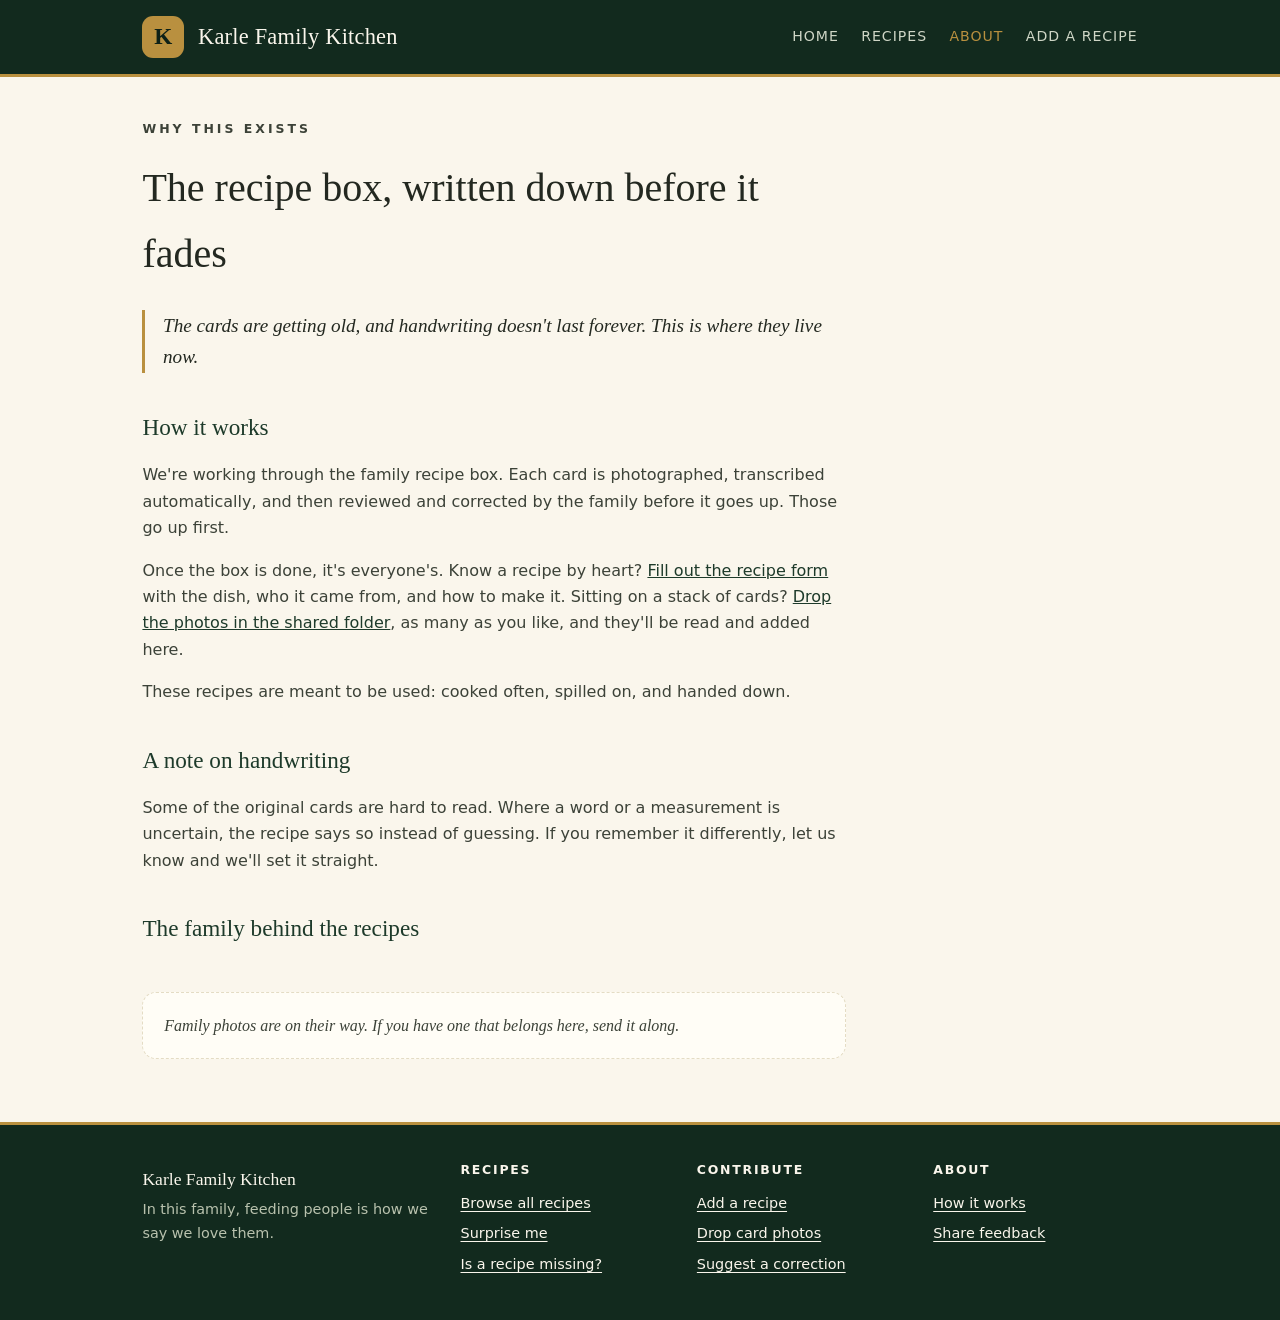
==== commit 5c5c5d11: "Header lockup spacing, hero photos no longer cropped (blurred fill + full photo, zoom removed), step" ====
--- a/about.html
+++ b/about.html
@@ -17,7 +17,7 @@
 <meta name="apple-mobile-web-app-capable" content="yes">
 <meta name="apple-mobile-web-app-status-bar-style" content="black-translucent">
 <meta name="apple-mobile-web-app-title" content="Karle Kitchen">
-  <link rel="stylesheet" href="styles.css?v=12">
+  <link rel="stylesheet" href="styles.css?v=13">
 </head>
 <body>
   <header class="site-header">
--- a/styles.css
+++ b/styles.css
@@ -76,20 +76,20 @@
   letter-spacing: 0.01em;
   display: inline-flex;
   align-items: center;
-  gap: 0.65rem;
+  gap: 0.85rem;
 }
 
 .brand:hover { color: #fff; }
 
 .brand-mark {
-  width: 36px;
-  height: 36px;
-  border-radius: 10px;
+  width: 42px;
+  height: 42px;
+  border-radius: 11px;
   background: var(--brass);
   color: var(--pine-ink);
   font-family: var(--serif);
   font-weight: 600;
-  font-size: 1.3rem;
+  font-size: 1.45rem;
   line-height: 1;
   display: inline-flex;
   align-items: center;
@@ -128,21 +128,34 @@
 .collage-bg .ph {
   position: absolute;
   inset: 0;
+  opacity: 0;
+  transition: opacity 1.8s ease;
+}
+
+.collage-bg .ph.active { opacity: 1; }
+
+/* Blurred full-bleed fill behind the sharp photo, so the whole photo always
+   shows and faces never get cropped. Both layers inherit the frame's photo. */
+.collage-bg .ph::before,
+.collage-bg .ph::after {
+  content: "";
+  position: absolute;
+  inset: 0;
+  background-image: inherit;
+  background-repeat: no-repeat;
+}
+
+.collage-bg .ph::before {
   background-size: cover;
   background-position: center;
-  opacity: 0;
-  transition: opacity 1.8s ease;
-}
-
-.collage-bg .ph.active { opacity: 1; }
-
-.collage-bg .ph.active {
-  animation: collageZoom 8s ease-out forwards;
-}
-
-@keyframes collageZoom {
-  from { transform: scale(1); }
-  to { transform: scale(1.08); }
+  filter: blur(28px) brightness(0.55) saturate(1.15);
+  transform: scale(1.25);
+}
+
+.collage-bg .ph::after {
+  background-size: contain;
+  background-position: center;
+  filter: drop-shadow(0 18px 50px rgba(0, 0, 0, 0.45));
 }
 
 .hero-shade {
@@ -150,9 +163,9 @@
   inset: 0;
   background: linear-gradient(
     180deg,
-    rgba(14, 33, 23, 0.78) 0%,
-    rgba(14, 33, 23, 0.55) 45%,
-    rgba(14, 33, 23, 0.85) 100%
+    rgba(14, 33, 23, 0.62) 0%,
+    rgba(14, 33, 23, 0.5) 45%,
+    rgba(14, 33, 23, 0.72) 100%
   );
 }
 
@@ -689,18 +702,6 @@
   color: var(--pine);
   width: 2.6rem;
 }
-
-ol.steps li::after {
-  content: "";
-  position: absolute;
-  left: 0.85rem;
-  top: 2.2rem;
-  bottom: 0.1rem;
-  width: 1px;
-  background: var(--line);
-}
-
-ol.steps li:last-child::after { display: none; }
 
 .note-box {
   background: var(--card);
@@ -950,8 +951,6 @@
 
   .card, .how-step, ul.ingredients, .note-box, .meta-row { box-shadow: none; }
 
-  ol.steps li::after { display: none; }
-
   ul.ingredients li, ol.steps li { cursor: default; }
 }
 
@@ -965,8 +964,8 @@
     padding-top: 0.8rem;
     padding-bottom: 0.8rem;
   }
-  .brand { font-size: 1.15rem; gap: 0.5rem; }
-  .brand-mark { width: 30px; height: 30px; border-radius: 8px; font-size: 1.1rem; }
+  .brand { font-size: 1.15rem; gap: 0.7rem; }
+  .brand-mark { width: 34px; height: 34px; border-radius: 9px; font-size: 1.2rem; }
   .site-header nav { gap: 1rem; flex-wrap: wrap; }
   .site-header nav a { font-size: 0.76rem; }
   .hero-content { padding: 4.2rem 1.2rem 3.6rem; }
@@ -986,7 +985,6 @@
   .two-col { gap: 1.6rem; }
   ol.steps li { padding-left: 2.9rem; padding-bottom: 1.1rem; }
   ol.steps li::before { font-size: 1.5rem; width: 2.1rem; }
-  ol.steps li::after { left: 0.68rem; }
   .btn { min-height: 48px; display: inline-flex; align-items: center; justify-content: center; }
   .read-aloud .btn { width: 100%; }
   .about { padding: 1.8rem 0 2.8rem; }
@@ -998,7 +996,6 @@
   .card, .card-media img, .card-media .view, .gallery img, .btn { transition: none; }
   .card:hover { transform: none; }
   .collage-bg .ph { transition: none; }
-  .collage-bg .ph.active { animation: none; }
 }
 
 .btn.outline {
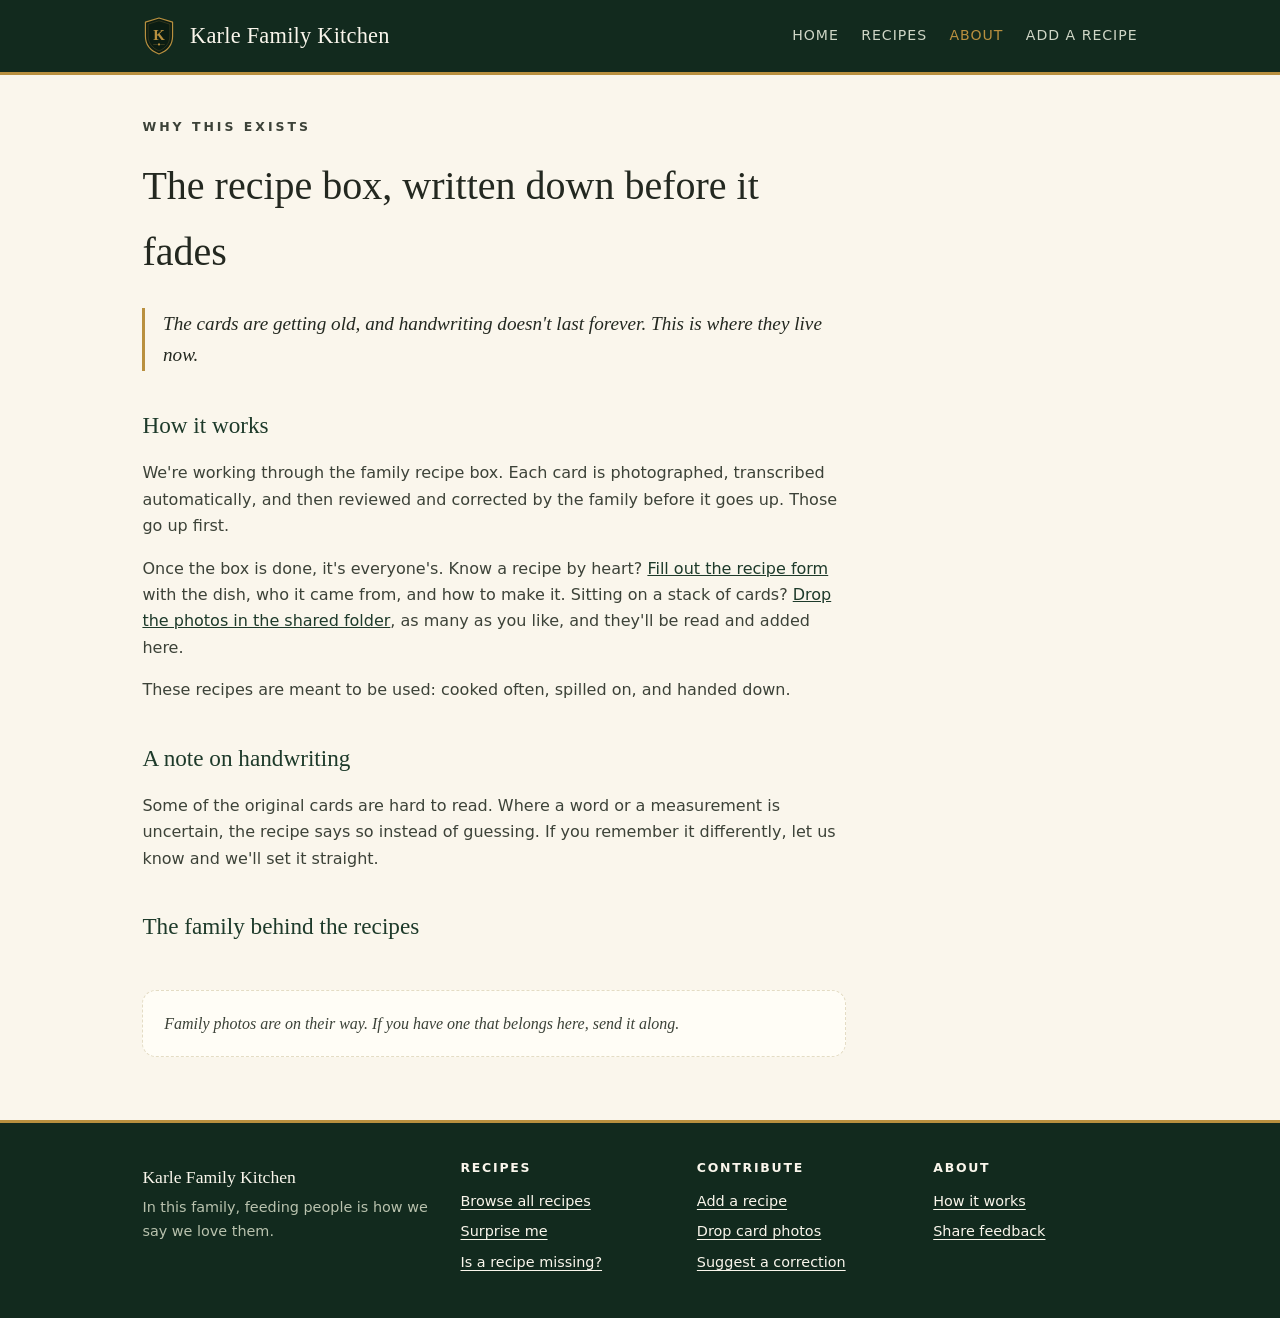
==== commit fd49cc0f: "Triptych hero: K shield crest centered, clean middle, photo frames cycling left and right; crest rep" ====
--- a/about.html
+++ b/about.html
@@ -17,12 +17,12 @@
 <meta name="apple-mobile-web-app-capable" content="yes">
 <meta name="apple-mobile-web-app-status-bar-style" content="black-translucent">
 <meta name="apple-mobile-web-app-title" content="Karle Kitchen">
-  <link rel="stylesheet" href="styles.css?v=13">
+  <link rel="stylesheet" href="styles.css?v=14">
 </head>
 <body>
   <header class="site-header">
     <div class="wrap header-inner">
-      <a class="brand" href="index.html"><span class="brand-mark" aria-hidden="true">K</span>Karle Family Kitchen</a>
+      <a class="brand" href="index.html"><img class="brand-crest" src="images/crest.svg" alt="" aria-hidden="true" width="34" height="40">Karle Family Kitchen</a>
       <nav>
         <a href="index.html">Home</a>
         <a href="recipes.html">Recipes</a>
--- a/styles.css
+++ b/styles.css
@@ -81,19 +81,9 @@
 
 .brand:hover { color: #fff; }
 
-.brand-mark {
-  width: 42px;
-  height: 42px;
-  border-radius: 11px;
-  background: var(--brass);
-  color: var(--pine-ink);
-  font-family: var(--serif);
-  font-weight: 600;
-  font-size: 1.45rem;
-  line-height: 1;
-  display: inline-flex;
-  align-items: center;
-  justify-content: center;
+.brand-crest {
+  width: 34px;
+  height: 40px;
   flex-shrink: 0;
 }
 
@@ -111,13 +101,62 @@
 .site-header nav a:hover { color: #fff; }
 .site-header nav a.active { color: var(--brass); }
 
-/* ---------- Hero collage ---------- */
-
-.hero-collage {
-  position: relative;
-  overflow: hidden;
+/* ---------- Triptych hero ---------- */
+
+.hero-triptych {
   background: var(--pine-ink);
   color: #fff;
+  overflow: hidden;
+}
+
+.hero-triptych-inner {
+  display: grid;
+  grid-template-columns: 0.8fr 1.6fr 0.8fr;
+  gap: 2.5rem;
+  align-items: center;
+  padding-top: 4rem;
+  padding-bottom: 4rem;
+}
+
+.hero-center { text-align: center; max-width: 36rem; margin: 0 auto; }
+
+.crest {
+  display: block;
+  width: 84px;
+  height: auto;
+  margin: 0 auto 1.3rem;
+  filter: drop-shadow(0 10px 24px rgba(0, 0, 0, 0.4));
+}
+
+.hero-center h1 {
+  font-family: var(--serif);
+  font-weight: 500;
+  font-size: clamp(2.4rem, 4vw, 3.4rem);
+  line-height: 1.05;
+  margin: 0 0 1.1rem;
+  letter-spacing: 0.005em;
+  color: #fff;
+}
+
+.hero-center .lede {
+  color: rgba(255, 255, 255, 0.88);
+  font-size: 1.12rem;
+  max-width: 30rem;
+  margin: 0 auto 2rem;
+}
+
+.hero-center .cta-row { justify-content: center; margin: 0 0 2.2rem; }
+
+.hero-center .stats { justify-content: center; margin: 0; gap: 2.4rem; }
+
+.hero-frame {
+  position: relative;
+  width: 100%;
+  aspect-ratio: 4 / 5;
+  border-radius: 18px;
+  overflow: hidden;
+  background: #0c1f14;
+  box-shadow: 0 24px 60px rgba(0, 0, 0, 0.4);
 }
 
 .collage-bg {
@@ -155,26 +194,6 @@
 .collage-bg .ph::after {
   background-size: contain;
   background-position: center;
-  filter: drop-shadow(0 18px 50px rgba(0, 0, 0, 0.45));
-}
-
-.hero-shade {
-  position: absolute;
-  inset: 0;
-  background: linear-gradient(
-    180deg,
-    rgba(14, 33, 23, 0.62) 0%,
-    rgba(14, 33, 23, 0.5) 45%,
-    rgba(14, 33, 23, 0.72) 100%
-  );
-}
-
-.hero-content {
-  position: relative;
-  z-index: 1;
-  text-align: center;
-  padding: 6.5rem 1.4rem 5.5rem;
-  max-width: 46rem;
 }
 
 .eyebrow {
@@ -187,23 +206,6 @@
 }
 
 .eyebrow.light { color: var(--brass); }
-
-.hero-content h1 {
-  font-family: var(--serif);
-  font-weight: 500;
-  font-size: clamp(2.6rem, 6vw, 4rem);
-  line-height: 1.05;
-  margin: 0 0 1.1rem;
-  letter-spacing: 0.005em;
-  color: #fff;
-}
-
-.hero-content .lede {
-  color: rgba(255, 255, 255, 0.88);
-  font-size: 1.12rem;
-  max-width: 34rem;
-  margin: 0 auto;
-}
 
 .cta-row {
   margin: 2rem 0 0;
@@ -930,7 +932,7 @@
 
 @media print {
   .site-header,
-  .hero-collage,
+  .hero-triptych,
   .controls,
   .back,
   .read-aloud,
@@ -965,12 +967,20 @@
     padding-bottom: 0.8rem;
   }
   .brand { font-size: 1.15rem; gap: 0.7rem; }
-  .brand-mark { width: 34px; height: 34px; border-radius: 9px; font-size: 1.2rem; }
+  .brand-crest { width: 28px; height: 33px; }
   .site-header nav { gap: 1rem; flex-wrap: wrap; }
   .site-header nav a { font-size: 0.76rem; }
-  .hero-content { padding: 4.2rem 1.2rem 3.6rem; }
-  .hero-content h1 { font-size: 2.4rem; }
-  .hero-content .lede { font-size: 1rem; }
+  .hero-triptych-inner {
+    grid-template-columns: 1fr 1fr;
+    gap: 1.4rem;
+    padding-top: 3rem;
+    padding-bottom: 3rem;
+  }
+  .hero-center { grid-column: 1 / -1; grid-row: 1; }
+  .hero-center h1 { font-size: 2.4rem; }
+  .hero-center .lede { font-size: 1rem; }
+  .crest { width: 68px; margin-bottom: 1rem; }
+  .hero-frame { border-radius: 14px; }
   .cta-row { flex-direction: column; align-items: stretch; }
   .cta-row .btn { text-align: center; }
   .stats { gap: 1.8rem; }
